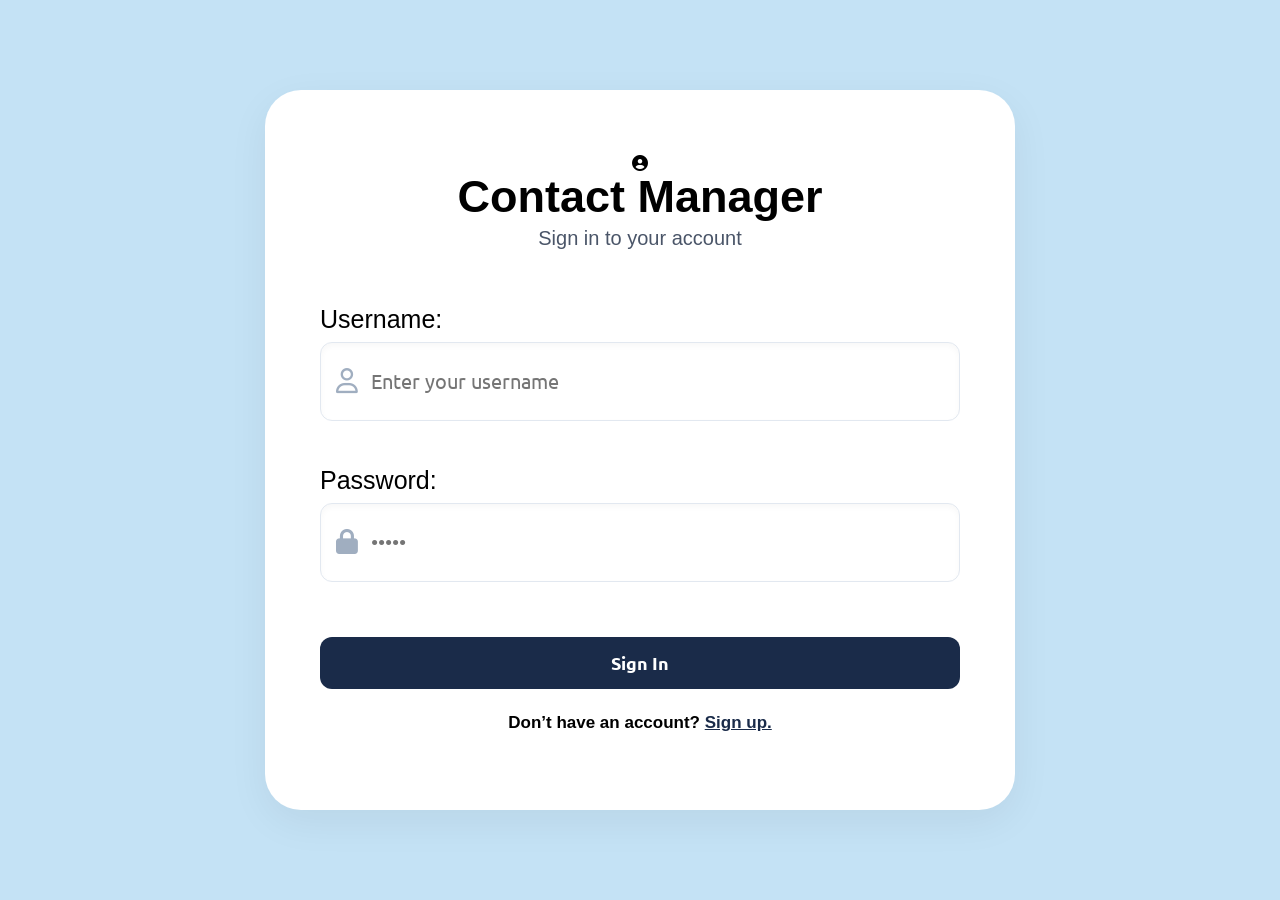
==== index.html @ 0be6377a "Styles.css additions Flexbox for the first and last name input fields." ====
<html>
<head>
	<title>COP 4331 LAMP Stack Demo</title>
	<script type="text/javascript" src="js/md5.js"></script>
	<script type="text/javascript" src="js/code.js"></script>
	<link rel="stylesheet" href="https://cdnjs.cloudflare.com/ajax/libs/font-awesome/6.5.1/css/all.min.css">
    <link href="css/styles.css" rel="stylesheet">	
    <link href="https://fonts.googleapis.com/css?family=Ubuntu" rel="stylesheet">
</head>
<body>

<div id="loginDiv">
	<div class="icon-container">
		<i class="fa-solid fa-circle-user"></i>
	</div>
	<h1 id="title">Contact Manager</h1>
	<span id="inner-title">Sign in to your account</span>
	
	<div class = "input-group">
		<label for="loginName">Username:</label>
		<div class ="input-wrapper">
			<i class="fa-regular fa-user input-icon"></i>
            <input type="text" id="loginName" placeholder="Enter your username" />
		</div>
	</div>

	<div class = "input-group">
		<label for="loginPassword">Password:</label>
		<div class ="input-wrapper">
			<i class="fa-solid fa-lock input-icon"></i>
            <input type="password" id="loginPassword" placeholder="•••••"/>
		</div>
	</div>


	<button type="button" id="loginButton" class="buttons" onclick="doLogin();"> Sign In</button>

	<div class = "footer-text">
		Don’t have an account? <span id="registerButton" class="registerLink" onclick="window.location.href='register.html';">Sign up.</span>
	</div>

	<span id="loginResult"></span>

</div>

</body>
</html>
---- css/styles.css ----
body 
{
    background-color: C4E2F5;
    margin: 0;
    padding: 0;
    display: flex;
    justify-content: center;
    align-items: center;
    min-height: 100vh;
    font-family:'Segoe UI', Tahoma, Geneva, Verdana, sans-serif;
}

#loginDiv {
    background-color: white;
    width: 90%;
    max-width: 750px;
    min-height: 700px;
    padding: 65px 55px; 
    border-radius: 36px; 
    box-shadow: 0px 12px 40px rgba(0, 0, 0, 0.06);
    box-sizing: border-box;
    text-align: center;

    display: flex;
    flex-direction: column;
    justify-content: center; 
}

.avatar-container {
    font-size: 70px !important;
    color: #1A2B49;
    margin-bottom: 10px;
}

#title {
    font-size: 45px;
    font-weight: 700;
    color: #000000;
    margin: 0 0 4px 0;
}

#inner-title {
    display: block;
    font-size: 20px;
    color: #4A5568;
    margin-bottom: 55px;
}

.input-row {
    display: flex;
    width: 100%;
    gap: 30px; 
    margin-bottom: 35px;
}

.input-group {
    width: 100%;
    text-align: left;
    margin-bottom: 45px;
}

.input-group label {
    display: block;
    font-size: 25px;
    color: #000000;
    margin-bottom: 8px;
}

.input-wrapper {
    position: relative;
    display: flex;
    align-items: center;
}

.input-icon {
    position: absolute;
    left: 16px;
    color: #A0AEC0;
    font-size: 25px;
    pointer-events: none;
}

input[type="text"], input[type="password"] {
    width: 100%;
    padding: 25px 30px 26px 50px;
    font-size: 20px;
    border: 1.5px solid #E2E8F0;
    border-radius: 12px;
    box-sizing: border-box;
    font-family: 'Ubuntu', sans-serif;
    color: #1A2B49;
    text-align: left;
    transition: border-color 0.2s ease;
    box-shadow: inset 0px 3px 6px rgba(0, 0, 0, 0.03);
}

input[type="text"]:focus, input[type="password"]:focus {
    outline: none;
    border-color: #1A2B49;
}

.buttons {
    width: 100%;
    background-color: #1A2B49;
    color: #ffffff;
    font-size: 18px;
    font-weight: 700;
    padding: 14px;
    border: none;
    border-radius: 12px;
    cursor: pointer;
    font-family: 'Ubuntu', sans-serif;
    margin-top: 10px;
    margin-bottom: 24px;
    transition: background-color 0.2s ease;
}

.buttons:hover {
    background-color: #111C30;
}


.footer-text {
    font-size: 17px;
    color: #000000;
    font-weight: 700;
}

.registerLink {
    color: #1A2B49;
    text-decoration: underline;
    cursor: pointer;
}


#loginResult {
    display: block;
    font-size: 14px;
    color: #E53E3E;
    margin-top: 12px;
}


#loggedInDiv, #accessUIDiv {
    font-size: 30px;
    width: 70%;
    margin-left: 15%;
    padding: 25px;
    background-color: #b2b2b2;
}
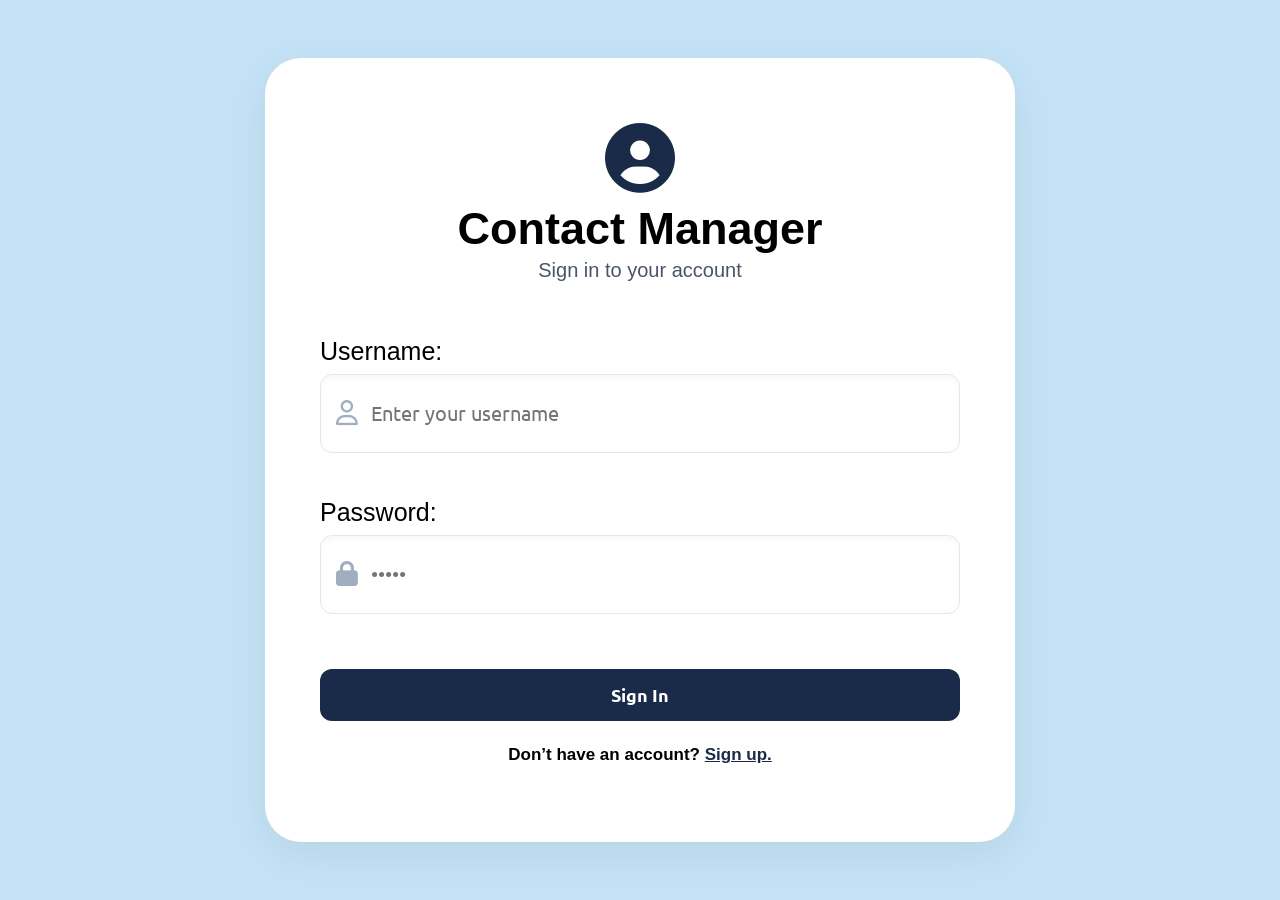
==== commit b902ca7a: "Updating register.html again Ok now it should look good." ====
--- a/index.html
+++ b/index.html
@@ -10,7 +10,7 @@
 <body>
 
 <div id="loginDiv">
-	<div class="icon-container">
+	<div class="avatar-container">
 		<i class="fa-solid fa-circle-user"></i>
 	</div>
 	<h1 id="title">Contact Manager</h1>
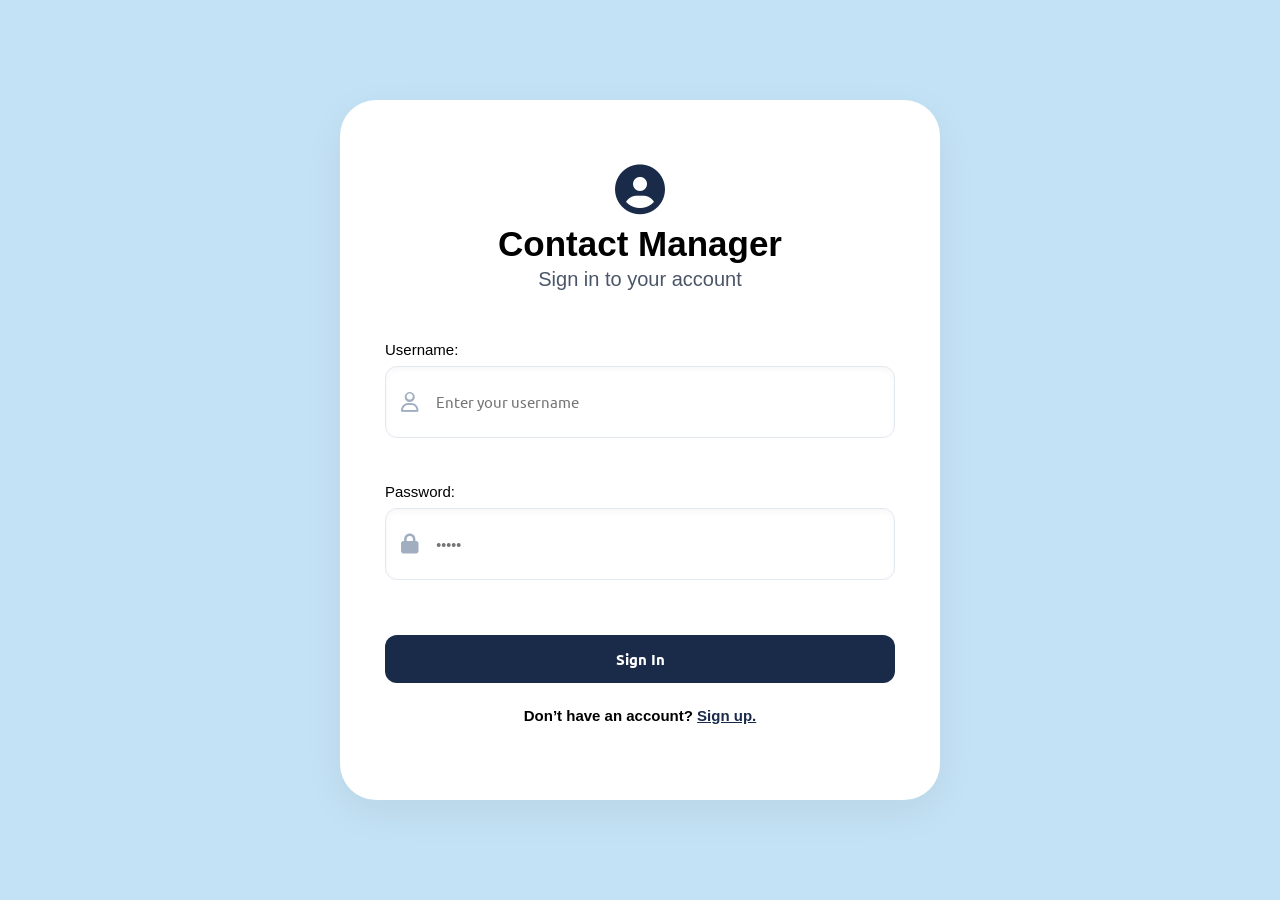
==== commit f9d461c4: "Changing up the css We'll worry about contacts page later" ====
--- a/index.html
+++ b/index.html
@@ -1,6 +1,7 @@
 <html>
 <head>
 	<title>COP 4331 LAMP Stack Demo</title>
+	<meta name="viewport" content="width=device-width, initial-scale=1.0">
 	<script type="text/javascript" src="js/md5.js"></script>
 	<script type="text/javascript" src="js/code.js"></script>
 	<link rel="stylesheet" href="https://cdnjs.cloudflare.com/ajax/libs/font-awesome/6.5.1/css/all.min.css">
--- a/css/styles.css
+++ b/css/styles.css
@@ -1,6 +1,6 @@
 body 
 {
-    background-color: C4E2F5;
+    background-color: #C4E2F5;
     margin: 0;
     padding: 0;
     display: flex;
@@ -12,10 +12,10 @@
 
 #loginDiv {
     background-color: white;
-    width: 90%;
-    max-width: 750px;
+    width: 100%;
+    max-width: 600px;
     min-height: 700px;
-    padding: 65px 55px; 
+    padding: 50px 45px; 
     border-radius: 36px; 
     box-shadow: 0px 12px 40px rgba(0, 0, 0, 0.06);
     box-sizing: border-box;
@@ -27,13 +27,13 @@
 }
 
 .avatar-container {
-    font-size: 70px !important;
+    font-size: 50px !important;
     color: #1A2B49;
     margin-bottom: 10px;
 }
 
 #title {
-    font-size: 45px;
+    font-size: 35px;
     font-weight: 700;
     color: #000000;
     margin: 0 0 4px 0;
@@ -43,14 +43,7 @@
     display: block;
     font-size: 20px;
     color: #4A5568;
-    margin-bottom: 55px;
-}
-
-.input-row {
-    display: flex;
-    width: 100%;
-    gap: 30px; 
-    margin-bottom: 35px;
+    margin-bottom: 50px;
 }
 
 .input-group {
@@ -61,7 +54,7 @@
 
 .input-group label {
     display: block;
-    font-size: 25px;
+    font-size: 15px;
     color: #000000;
     margin-bottom: 8px;
 }
@@ -76,14 +69,14 @@
     position: absolute;
     left: 16px;
     color: #A0AEC0;
-    font-size: 25px;
+    font-size: 20px;
     pointer-events: none;
 }
 
 input[type="text"], input[type="password"] {
     width: 100%;
     padding: 25px 30px 26px 50px;
-    font-size: 20px;
+    font-size: 15px;
     border: 1.5px solid #E2E8F0;
     border-radius: 12px;
     box-sizing: border-box;
@@ -103,7 +96,7 @@
     width: 100%;
     background-color: #1A2B49;
     color: #ffffff;
-    font-size: 18px;
+    font-size: 15px;
     font-weight: 700;
     padding: 14px;
     border: none;
@@ -116,12 +109,12 @@
 }
 
 .buttons:hover {
-    background-color: #111C30;
+    background-color: #6381ba;
 }
 
 
 .footer-text {
-    font-size: 17px;
+    font-size: 15px;
     color: #000000;
     font-weight: 700;
 }
@@ -130,6 +123,11 @@
     color: #1A2B49;
     text-decoration: underline;
     cursor: pointer;
+    transition: all 0.2s ease-in-out;
+}
+
+.registerLink:hover {
+    color: #00D2FF;
 }
 
 
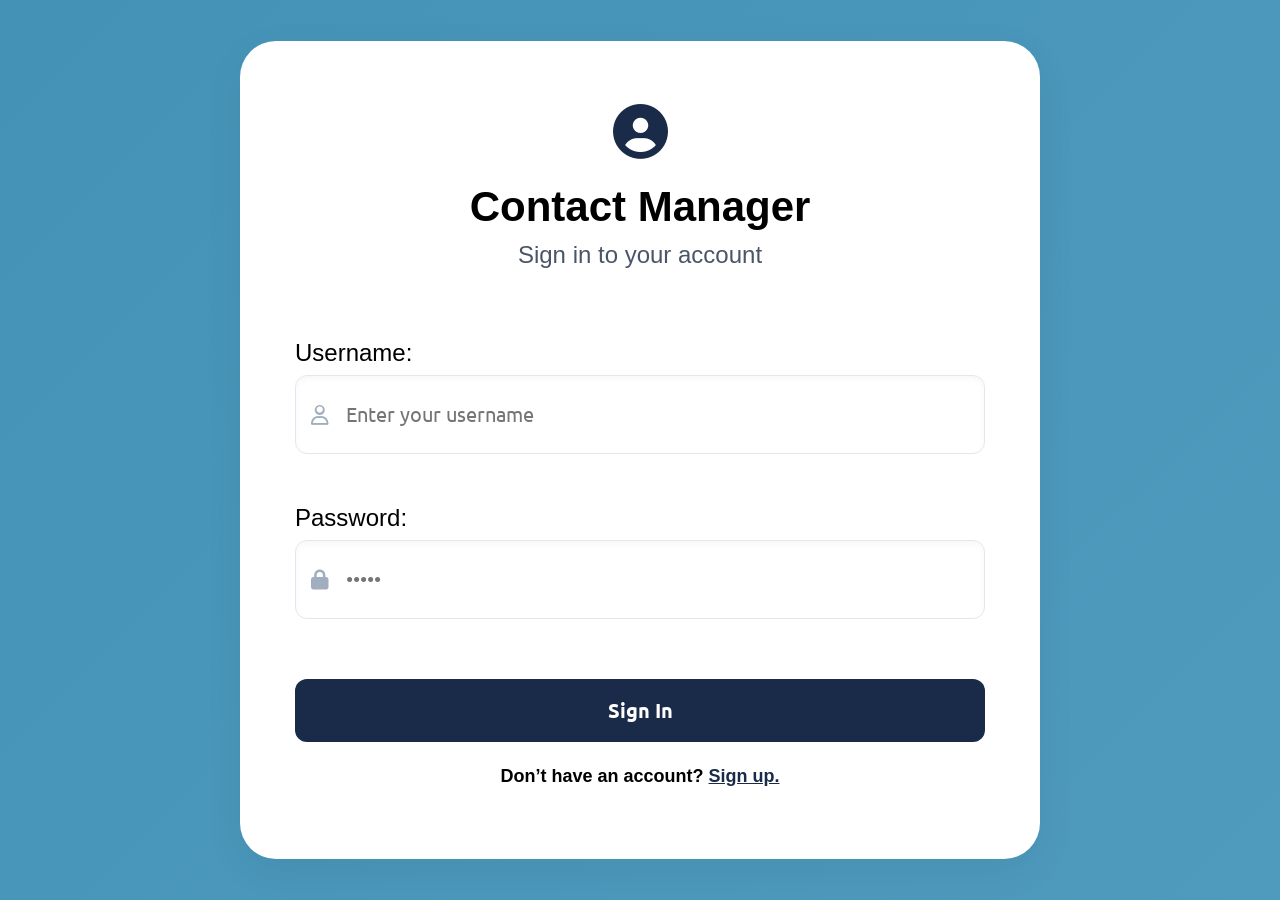
==== commit d16031f4: "DOCTYPE required For Lighthouse puposes" ====
--- a/index.html
+++ b/index.html
@@ -1,3 +1,4 @@
+<!DOCTYPE html>
 <html>
 <head>
 	<title>COP 4331 LAMP Stack Demo</title>
--- a/css/styles.css
+++ b/css/styles.css
@@ -1,6 +1,5 @@
 body 
 {
-    background-color: #C4E2F5;
     margin: 0;
     padding: 0;
     display: flex;
@@ -8,14 +7,24 @@
     align-items: center;
     min-height: 100vh;
     font-family:'Segoe UI', Tahoma, Geneva, Verdana, sans-serif;
+    background: linear-gradient(-45deg, #b6dff4, #80c1ea, #529dc0, #4493b7);
+    background-size: 400% 400%;
+    animation: gradientFlow 12s ease infinite;
+}
+
+@keyframes gradientFlow {
+    0%   { background-position: 0% 0%; }
+    25%  { background-position: 100% 0%; }
+    50%  { background-position: 100% 100%; }
+    75%  { background-position: 0% 100%; }
+    100% { background-position: 0% 0%; }
 }
 
 #loginDiv {
     background-color: white;
     width: 100%;
-    max-width: 600px;
-    min-height: 700px;
-    padding: 50px 45px; 
+    max-width: 800px;
+    padding: 60px 55px; 
     border-radius: 36px; 
     box-shadow: 0px 12px 40px rgba(0, 0, 0, 0.06);
     box-sizing: border-box;
@@ -27,34 +36,34 @@
 }
 
 .avatar-container {
-    font-size: 50px !important;
+    font-size: 55px !important;
     color: #1A2B49;
-    margin-bottom: 10px;
+    margin-bottom: 18px;
 }
 
 #title {
-    font-size: 35px;
+    font-size: 42px;
     font-weight: 700;
     color: #000000;
-    margin: 0 0 4px 0;
+    margin: 0 0 10px 0;
 }
 
 #inner-title {
     display: block;
-    font-size: 20px;
+    font-size: 24px;
     color: #4A5568;
-    margin-bottom: 50px;
+    margin-bottom: 70px;
 }
 
 .input-group {
     width: 100%;
     text-align: left;
-    margin-bottom: 45px;
+    margin-bottom: 50px;
 }
 
 .input-group label {
     display: block;
-    font-size: 15px;
+    font-size: 24px;
     color: #000000;
     margin-bottom: 8px;
 }
@@ -76,7 +85,7 @@
 input[type="text"], input[type="password"] {
     width: 100%;
     padding: 25px 30px 26px 50px;
-    font-size: 15px;
+    font-size: 20px;
     border: 1.5px solid #E2E8F0;
     border-radius: 12px;
     box-sizing: border-box;
@@ -96,9 +105,9 @@
     width: 100%;
     background-color: #1A2B49;
     color: #ffffff;
-    font-size: 15px;
+    font-size: 20px;
     font-weight: 700;
-    padding: 14px;
+    padding: 18px;
     border: none;
     border-radius: 12px;
     cursor: pointer;
@@ -114,7 +123,7 @@
 
 
 .footer-text {
-    font-size: 15px;
+    font-size: 18px;
     color: #000000;
     font-weight: 700;
 }
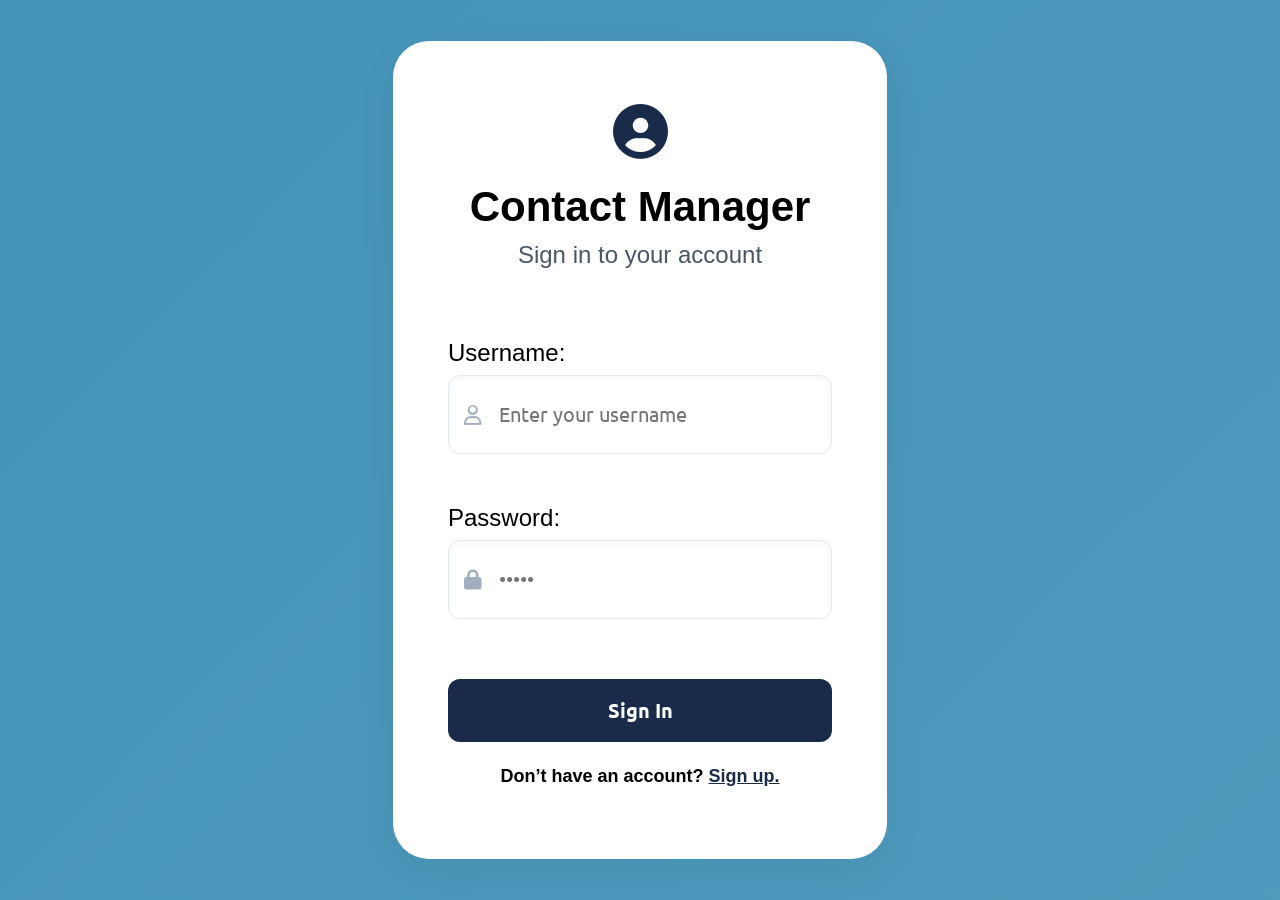
==== commit 1acbd247: "The road to 100 100% accessibility that is" ====
--- a/index.html
+++ b/index.html
@@ -1,8 +1,10 @@
 <!DOCTYPE html>
-<html>
+<html lang="en">
 <head>
+	<meta charset="UTF-8">
 	<title>COP 4331 LAMP Stack Demo</title>
 	<meta name="viewport" content="width=device-width, initial-scale=1.0">
+	<meta name="description" content="Contact Manager — sign in to manage your contacts.">
 	<script type="text/javascript" src="js/md5.js"></script>
 	<script type="text/javascript" src="js/code.js"></script>
 	<link rel="stylesheet" href="https://cdnjs.cloudflare.com/ajax/libs/font-awesome/6.5.1/css/all.min.css">
@@ -11,39 +13,41 @@
 </head>
 <body>
 
-<div id="loginDiv">
-	<div class="avatar-container">
-		<i class="fa-solid fa-circle-user"></i>
-	</div>
-	<h1 id="title">Contact Manager</h1>
-	<span id="inner-title">Sign in to your account</span>
-	
-	<div class = "input-group">
-		<label for="loginName">Username:</label>
-		<div class ="input-wrapper">
-			<i class="fa-regular fa-user input-icon"></i>
-            <input type="text" id="loginName" placeholder="Enter your username" />
+<main>
+	<div id="loginDiv">
+		<div class="avatar-container">
+			<i class="fa-solid fa-circle-user"></i>
 		</div>
-	</div>
+		<h1 id="title">Contact Manager</h1>
+		<span id="inner-title">Sign in to your account</span>
+		
+		<div class = "input-group">
+			<label for="loginName">Username:</label>
+			<div class ="input-wrapper">
+				<i class="fa-regular fa-user input-icon"></i>
+				<input type="text" id="loginName" placeholder="Enter your username" />
+			</div>
+		</div>
 
-	<div class = "input-group">
-		<label for="loginPassword">Password:</label>
-		<div class ="input-wrapper">
-			<i class="fa-solid fa-lock input-icon"></i>
-            <input type="password" id="loginPassword" placeholder="•••••"/>
+		<div class = "input-group">
+			<label for="loginPassword">Password:</label>
+			<div class ="input-wrapper">
+				<i class="fa-solid fa-lock input-icon"></i>
+				<input type="password" id="loginPassword" placeholder="•••••"/>
+			</div>
 		</div>
-	</div>
 
 
-	<button type="button" id="loginButton" class="buttons" onclick="doLogin();"> Sign In</button>
+		<button type="button" id="loginButton" class="buttons" onclick="doLogin();"> Sign In</button>
 
-	<div class = "footer-text">
-		Don’t have an account? <span id="registerButton" class="registerLink" onclick="window.location.href='register.html';">Sign up.</span>
+		<div class = "footer-text">
+			Don’t have an account? <span id="registerButton" class="registerLink" onclick="window.location.href='register.html';">Sign up.</span>
+		</div>
+
+		<span id="loginResult"></span>
+
 	</div>
-
-	<span id="loginResult"></span>
-
-</div>
+</main>
 
 </body>
 </html>
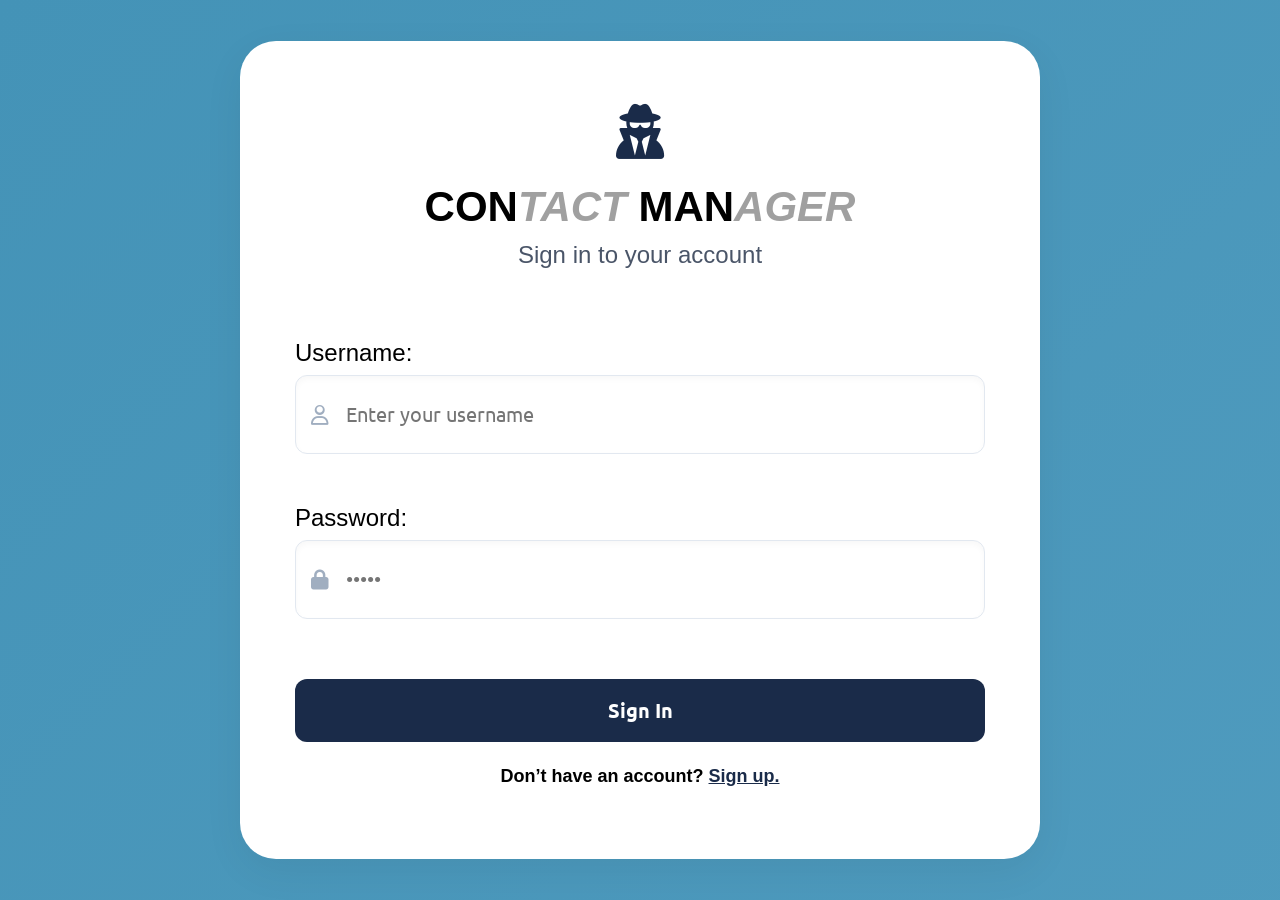
==== commit 374a2ba5: "Theme Trying to lean more into the Con Man theme....." ====
--- a/index.html
+++ b/index.html
@@ -16,9 +16,12 @@
 <main>
 	<div id="loginDiv">
 		<div class="avatar-container">
-			<i class="fa-solid fa-circle-user"></i>
+			<i class="fa-solid fa-user-secret"></i>
 		</div>
-		<h1 id="title">Contact Manager</h1>
+		 <h1 id="title" class="logo-text">
+            <span class="solid">CON</span><span class="faded">TACT</span> 
+            <span class="solid">MAN</span><span class="faded">AGER</span>
+        </h1>
 		<span id="inner-title">Sign in to your account</span>
 		
 		<div class = "input-group">
--- a/css/styles.css
+++ b/css/styles.css
@@ -20,6 +20,14 @@
     100% { background-position: 0% 0%; }
 }
 
+main {
+    display: flex;
+    justify-content: center;
+    align-items: center;
+    min-height: 100vh;
+    width: 100%;
+}
+
 #loginDiv {
     background-color: white;
     width: 100%;
@@ -33,6 +41,26 @@
     display: flex;
     flex-direction: column;
     justify-content: center; 
+}
+
+.logo-text {
+    font-family: "Segoe UI", Tahoma, Geneva, Verdana, sans-serif;
+    text-transform: uppercase;
+    font-size: 3.5rem; 
+    margin-bottom: 0.2em;
+    text-align: center;
+}
+
+.logo-text .solid {
+    color: #000000;
+    font-style: normal;
+    font-weight: 700; 
+}
+
+.logo-text .faded {
+    color: #A0A0A0; 
+    font-style: italic;
+    font-weight: 700; 
 }
 
 .avatar-container {
